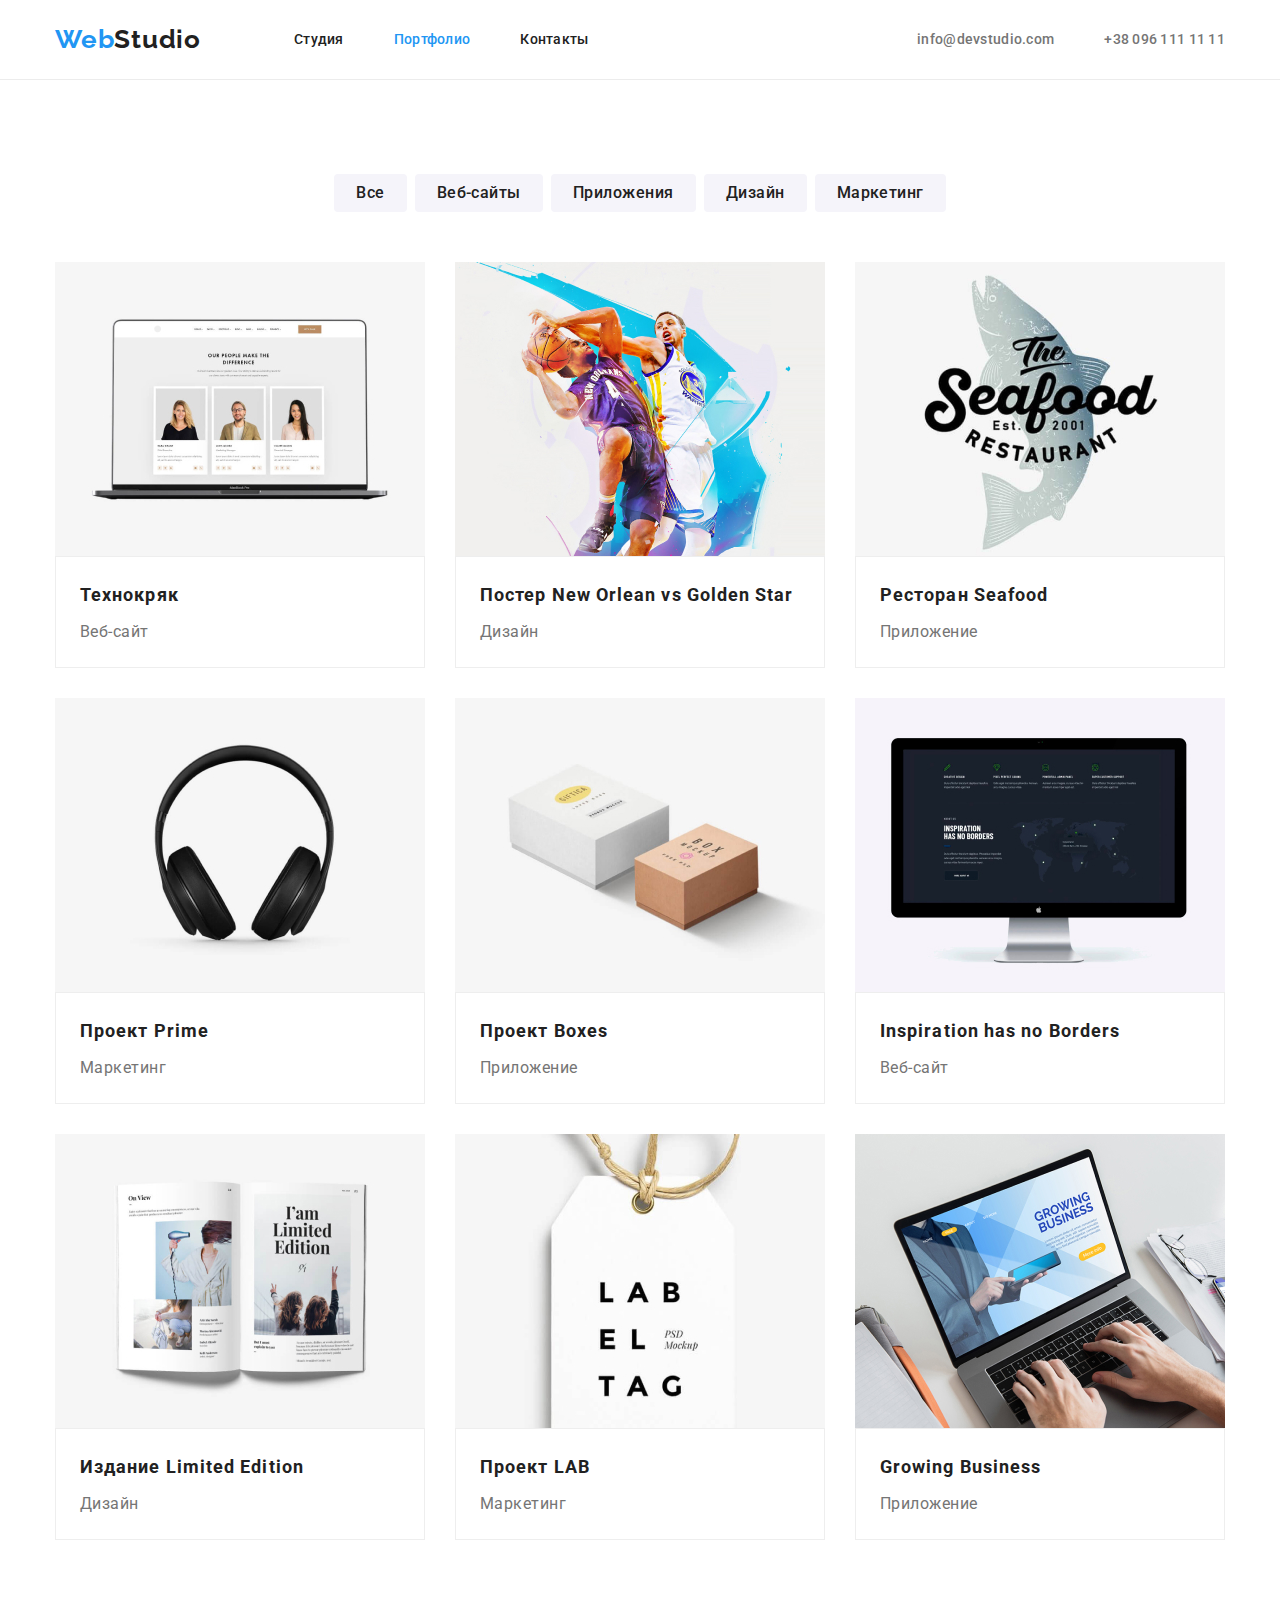
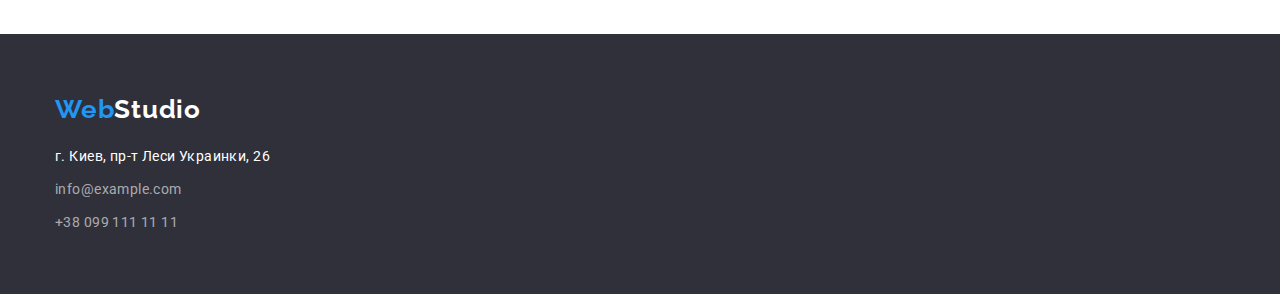
==== portfolio.html @ 5466ff2d "залил предыдущую дз" ====
<!DOCTYPE html>
<html lang="ru">

<head>
    <meta charset="UTF-8">
    <meta name="viewport" content="width=device-width, initial-scale=1.0">
    <title>WebStudio</title>
    <link rel="preconnect" href="https://fonts.gstatic.com">
    <link
        href="https://fonts.googleapis.com/css2?family=Raleway:wght@700&family=Roboto:wght@400;500;700;900&display=swap"
        rel="stylesheet">
    <link rel="stylesheet" href="./css/normalize-css.css">
    <link rel="stylesheet" href="./css/styles.css">
</head>

<body>
    <!-- Хэддер -->
    <header class="header">
        <div class="page-header container">
            <nav class="nav-list">
                <ul class="nav-list-items">
                    <a class="logo" href="./index.html"><span class="logo-web">Web</span><span class="logo-studio">Studio</span></a>
                    <li><a class="nav-list-link" href="./index.html">Студия</a></li>
                    <li><a class="nav-list-link current" href="./portfolio.html">Портфолио</a></li>
                    <li><a class="nav-list-link" href="#">Контакты</a></li>
                </ul>
            </nav>
            <address class="header-address-link">
                <ul class="header-address">
                    <li><a class="header-address-mail" href="mailto:info@devstudio.com">info@devstudio.com</a></li>
                    <li><a class="header-address-tel" href="tel:+380961111111">+38 096 111 11 11</a></li>
                </ul>
            </address>
        </div>
    </header>
    <!-- Мэйн -->
    <main>
        <section class="portfolio">
<div class="container">
    <h1 class="visually-hidden">Логический H1</h1>
    <ul class=elements>
        <li><button class="button-elements">Все</button></li>
        <li><button class="button-elements">Веб-сайты</button></li>
        <li><button class="button-elements">Приложения</button></li>
        <li><button class="button-elements">Дизайн</button></li>
        <li><button class="button-elements">Маркетинг</button></li>
    </ul>
    <ul class="grid">
        <li class="grid-item">
            <a href="#">
                <img src="./images/portfolio/technokryak.jpg" alt="Технокряк">
                <div class="text-wrapper">
                    <h2 class="grid-item-title">Технокряк</h2>
                    <p class="grid-item-desc">Веб-сайт</p>
                </div>
            </a>
        </li>
        <li class="grid-item">
            <a href="#">
                <img src="./images/portfolio/new-orlean-vs-golden-star.jpg"
                    alt="Постер New Orlean vs Golden Star">
                <div class="text-wrapper">
                    <h2 class="grid-item-title">Постер New Orlean vs Golden Star</h2>
                    <p class="grid-item-desc">Дизайн</p>
                </div>
            </a>
        </li>
        <li class="grid-item">
            <a href="#">
                <img src="./images/portfolio/seafood.jpg" alt="Ресторан Seafood">
                <div class="text-wrapper">
                    <h2 class="grid-item-title">Ресторан Seafood</h2>
                    <p class="grid-item-desc">Приложение</p>
                </div>
            </a>
        </li>
        <li class="grid-item">
            <a href="#">
                <img src="./images/portfolio/Prime.jpg" alt="Проект Prime">
                <div class="text-wrapper">
                    <h2 class="grid-item-title">Проект Prime</h2>
                    <p class="grid-item-desc">Маркетинг</p>
                </div>
            </a>
        </li>
        <li class="grid-item">
            <a href="#">
                <img src="./images/portfolio/Boxes.jpg" alt="Проект Boxes">
                <div class="text-wrapper">
                    <h2 class="grid-item-title">Проект Boxes</h2>
                    <p class="grid-item-desc">Приложение</p>
                </div>
            </a>
        </li>
        <li class="grid-item">
            <a href="#">
                <img src="./images/portfolio/inspiration-has-no-borders.jpg" alt="Inspiration has no Borders">
                <div class="text-wrapper">
                    <h2 class="grid-item-title">Inspiration has no Borders</h2>
                    <p class="grid-item-desc">Веб-сайт</p>
                </div>
            </a>
        </li>
        <li class="grid-item">
            <a href="#">
                <img src="./images/portfolio/limited-edition.jpg" alt="Издание Limited Edition">
                <div class="text-wrapper">
                    <h2 class="grid-item-title">Издание Limited Edition</h2>
                    <p class="grid-item-desc">Дизайн</p>
                </div>
            </a>
        </li>
        <li class="grid-item">
            <a href="#">
                <img src="./images/portfolio/lab.jpg" alt="Проект LAB">
                <div class="text-wrapper">
                    <h2 class="grid-item-title">Проект LAB</h2>
                    <p class="grid-item-desc">Маркетинг</p>
                </div>
            </a>
        </li>
        <li class="grid-item">
            <a href="#">
                <img src="./images/portfolio/growing-business.jpg" alt="Growing Business">
                <div class="text-wrapper">
                    <h2 class="grid-item-title">Growing Business</h2>
                    <p class="grid-item-desc">Приложение</p>
                </div>
            </a>
        </li>
    </ul>
</div>
        </section>


    </main>



    <footer class="footer">
        <div class="container">
            <a href="./index.html" class="footer-logo">
                <span class="logo-web">Web</span><span class="logo-studio reverse">Studio</span>
            </a>
            <address class="footer-address">
                <ul class="footer-address-links">
                    <li><a href="https://goo.gl/maps/YreS3gh4uBGcfshq7" target="_blank" class="footer-address-map">г.
                            Киев, пр-т Леси Украинки, 26</a></li>
                    <li><a href="mailto:info@example.com" class="footer-address-mail">info@example.com</a></li>
                    <li><a href="tel:+380991111111" class="footer-address-tel">+38 099 111 11 11</a></li>
                </ul>
            </address>
        </div>
    </footer>
</body>

</html>
---- css/styles.css ----
/*
color: var(--accent-color) ----- accent
color: var(--primary-color) ----- primary
color: var(--secondary-color) ----- secondary
color: #2196f3; ----- active
*/

:root {
  --accent-color: #212121;
  --primary-color: #757575;
  --secondary-color: #ffffff;
  --active-color: #2196f3;

  --primary-font: Roboto, sans-serif;
  --secondary-font: Raleway, sans-serif;
}
img {
  display: block;
}
h1,
h2,
h3,
h4,
h5,
h6,
p {
  margin: 0;
}

button {
  cursor: pointer;
  border: 0px;
}

.container {
width: 1200px;
margin-left: auto;
margin-right: auto;
padding-left: 15px;
padding-right: 15px;
}

.visually-hidden {
  position: absolute;
  width: 1px;
  height: 1px;
  margin: -1px;
  border: 0;
  padding: 0;
  white-space: nowrap;
  clip-path: inset(100%);
  clip: rect(0 0 0 0);
  overflow: hidden;
}

a {
  text-decoration: none;
}
ul,
ol {
  list-style-type: none;
  padding-inline-start: 0px;
  margin: 0px;
}

.nav-list-link.current {
  font-family: var(--primary-font);
  font-style: normal;
  font-weight: 500;
  font-size: 14px;
  line-height: 1.14;
  letter-spacing: 0.02em;
  color: var(--active-color);
}

.nav-list-link:hover,
.header-address-mail:hover,
.header-address-tel:hover,
.nav-list-link:focus,
.header-address-mail:focus,
.header-address-tel:focus {
  color: var(--active-color);
}

.button-elements:hover 
.button-elements:focus  {
  background-color: var(--active-color);
  color: var(--secondary-color);
}


/* ============== COMPONENTS ==============*/
.logo-web,
.logo-studio {
  font-family: var(--secondary-font);
  font-style: normal;
  font-weight: 700;
  font-size: 26px;
  line-height: 1.19;
  letter-spacing: 0.03em;
}
.logo-web {
  color: var(--active-color);
}
.logo-studio {
  color: var(--accent-color);
}
.logo-studio.reverse {
  color: var(--secondary-color);
  
}

/* ============== END COMPONENTS ==============*/

/* ============== HEADER ==============*/
.header {
  display: flex;
  height: 80px;
  align-items: baseline;
  border-bottom: 1px solid #ECECEC;
}

header .container {
  display: flex;
  justify-content: space-between;
}

header a {
  display: inline-block;
  padding: 32px 0px;
}

.page-header {
  display: flex;
}

.logo {
  display: flex;
  margin-right: 93px;
  padding-top: 24px;
  padding-bottom: 25px;
}

.nav-list-items {
  display: flex;
  align-items: center;
}

.header-address-link {
  margin-left: auto;
}
.header-address {
  display: flex;
  align-items: center;
}

.nav-list-items li:not(:last-child),
.header-address li:not(:last-child) {
  margin-right: 50px;
}


.nav-list-link {
  font-family: var(--primary-font);
  font-style: normal;
  font-weight: 500;
  font-size: 14px;
  line-height: 1.14;
  letter-spacing: 0.02em;
  color: var(--accent-color);
}

.header-address-mail,
.header-address-tel {
  font-family: var(--primary-font);
  font-style: normal;
  font-weight: 500;
  font-size: 14px;
  line-height: 1.14;
  letter-spacing: 0.02em;
  color: var(--primary-color);
}

/* ============== END HEADER ==============*/

/* ============== HERO ==============*/
.hero {
  background-color: #2F303A;
  padding-top: 200px;
  padding-bottom: 200px;
}
.hero .container {
  flex-direction: column;
}
.hero-title {
  font-family: var(--primary-font);
  font-style: normal;
  font-weight: 900;
  font-size: 44px;
  line-height: 1.36;
  text-align: center;
  letter-spacing: 0.06em;
  text-transform: uppercase;
  color: var(--secondary-color);
  width: 700px;
  margin: 0 auto;
}
.hero-button {
  display: block;
  margin: 0 auto;
  margin-top: 40px;
  font-family: var(--primary-font);
  font-style: normal;
  font-weight: bold;
  font-size: 16px;
  line-height: 1.87;
  letter-spacing: 0.06em;
  background-color: var(--active-color);
  color: var(--secondary-color);
  height: 50px;
  width: 200px;
  border-radius: 4px;
}

/* ============== FEATURE-LIST ==============*/
.feautures-list {
  padding-top: 94px;
  padding-bottom: 94px;
}

.feautures-list-item {
  font-family: var(--primary-font);
  font-style: normal;
  font-weight: bold;
  font-size: 14px;
  line-height: 1.14;
  letter-spacing: 0.03em;
  text-transform: uppercase;
  color: var(--accent-color);
  margin-bottom: 10px;
}
.feautures-list-desc {
  font-family: var(--primary-font);
  font-style: normal;
  font-weight: normal;
  font-size: 14px;
  line-height: 1.71;
  letter-spacing: 0.03em;
  color: var(--primary-color);
}

.card-list {
  display: flex;
  flex-wrap: wrap;
}

.feature-card {
  width: 270px;
}
.card-list li:not(:last-child) {
  margin-right: 30px;
}
/* ============== END FEATURE-LIST ==============*/

/* ============== WHAT WE DO ==============*/
.what-we-do {
  padding-top: 0px;
  padding-bottom: 94px;
}


.what-we-do-title {
  font-family: var(--primary-font);
  font-style: normal;
  font-weight: bold;
  font-size: 36px;
  line-height: 1.17;
  text-align: center;
  letter-spacing: 0.03em;
  color: var(--accent-color);
  margin: 0 auto;
  margin-bottom: 50px;
  justify-content: center;
}

.what-we-do-list {
  display: flex;
  flex-wrap: wrap;
  margin-top: 0px;
  margin-bottom: 0px;
}

.what-we-do-list li:not(:last-child) {
  margin-right: 30px;
}
/* ============== END WHAT WE DO ==============*/

/* ============== OUR TEAM ==============*/
.our-team {
  background-color: #F5F4FA;
  padding-top: 94px;
  padding-bottom: 94px;

}

.our-team-title {
  font-family: var(--primary-font);
  font-style: normal;
  font-weight: bold;
  font-size: 36px;
  line-height: 1.17;
  text-align: center;
  letter-spacing: 0.03em;
  color: var(--accent-color);
  margin-bottom: 50px;
}
.our-team-mates-people {
  font-family: var(--primary-font);
  font-style: normal;
  font-weight: 500;
  font-size: 16px;
  line-height: 1.46;
  text-align: center;
  letter-spacing: 0.03em;
  color: var(--accent-color);
}
.our-team-mates-role {
  font-family: var(--primary-font);
  font-style: normal;
  font-weight: normal;
  font-size: 16px;
  line-height: 1.46;
  text-align: center;
  letter-spacing: 0.03em;
  color: var(--primary-color);
}

.team-cards {
  width: 270px;
  display: flex;
}
.team-cards li:not(:last-child) {
  margin-right: 30px;
}

.our-team-mates {
  background-color: var(--secondary-color);
}

.our-team-mates h3 {
  margin-top: 30px;
  margin-bottom: 10px;
}

.our-team-mates p {
  margin-bottom: 30px;
}

section.our-team {

}
/* ============== END OUR TEAM ==== ==========*/

/* ============== FOOTER ==============*/
.footer {
  background-color: #2F303A;
}

.footer .container {
  padding-top: 60px;
  padding-bottom: 60px;
}

.footer-address-map {
  font-family: var(--primary-font);
  font-style: normal;
  font-weight: normal;
  font-size: 14px;
  line-height: 1.71;
  letter-spacing: 0.03em;
  color: var(--secondary-color);
}
.footer-address-tel,
.footer-address-mail {
  font-family: var(--primary-font);
  font-style: normal;
  font-weight: normal;
  font-size: 14px;
  line-height: 1.71;
  letter-spacing: 0.03em;
  color: rgba(255, 255, 255, 0.6);
}

.footer-logo {
  display: block;
  margin-bottom: 20px;
}

.footer-address-links li:not(:last-child) {
  margin-bottom: 9px;
}

/* ============== END FOOTER ==============*/



/* ============== PORFOLIO ==============*/
main .portfolio {
  padding-top: 94px;
  padding-bottom: 94px;
}


/* ============== END PORFOLIO ==============*/

/* ============== PORFOLIO BUTTONS ==============*/
.elements .button-elements {
  font-family: var(--primary-font);
  font-style: normal;
  font-weight: 500;
  font-size: 16px;
  line-height: 1.62;
  text-align: center;
  letter-spacing: 0.03em;
  color: var(--accent-color);
  background-color: #F5F4FA;
  height: 38px;
  padding-left: 22px;
  padding-right: 22px;
  border-radius: 4px;
}



.elements {
  display: flex;
  justify-content: center;
  margin-bottom: 50px;
}

.elements li:not(:last-child) {
  margin-right: 8px;
}
/* ============== END PORFOLIO BUTTONS ==============*/

/* ============== PORFOLIO GRID ==============*/
.grid-item-title {
  font-family: var(--primary-font);
  font-style: normal;
  font-weight: bold;
  font-size: 18px;
  line-height: 2;
  letter-spacing: 0.06em;

  color: var(--accent-color);
}

.grid-item-desc {
  font-family: var(--primary-font);
  font-style: normal;
  font-weight: normal;
  font-size: 16px;
  line-height: 1.87;
  letter-spacing: 0.03em;

  color: var(--primary-color);
}

.grid {
  display: flex;
  flex-wrap:  wrap;
  justify-content: center;
}

.grid-item {
  width: 370px;
  margin-bottom: 30px ;
  flex-wrap: wrap;
}

.grid-item-title {
  margin-top: 20px;
  margin-bottom: 4px;
  margin-left: 24px;
}
.grid-item-desc {
  margin-bottom: 20px;
  margin-left: 24px;
}
.grid-item:not(:nth-child(3n)) {
  margin-right: 30px;
}

.grid-item:nth-last-child(-n+3) {
  margin-bottom: 0px;
}

.text-wrapper {
  border: solid #eeeeee 1px;
}
/* ============== END PORFOLIO GRID ==============*/
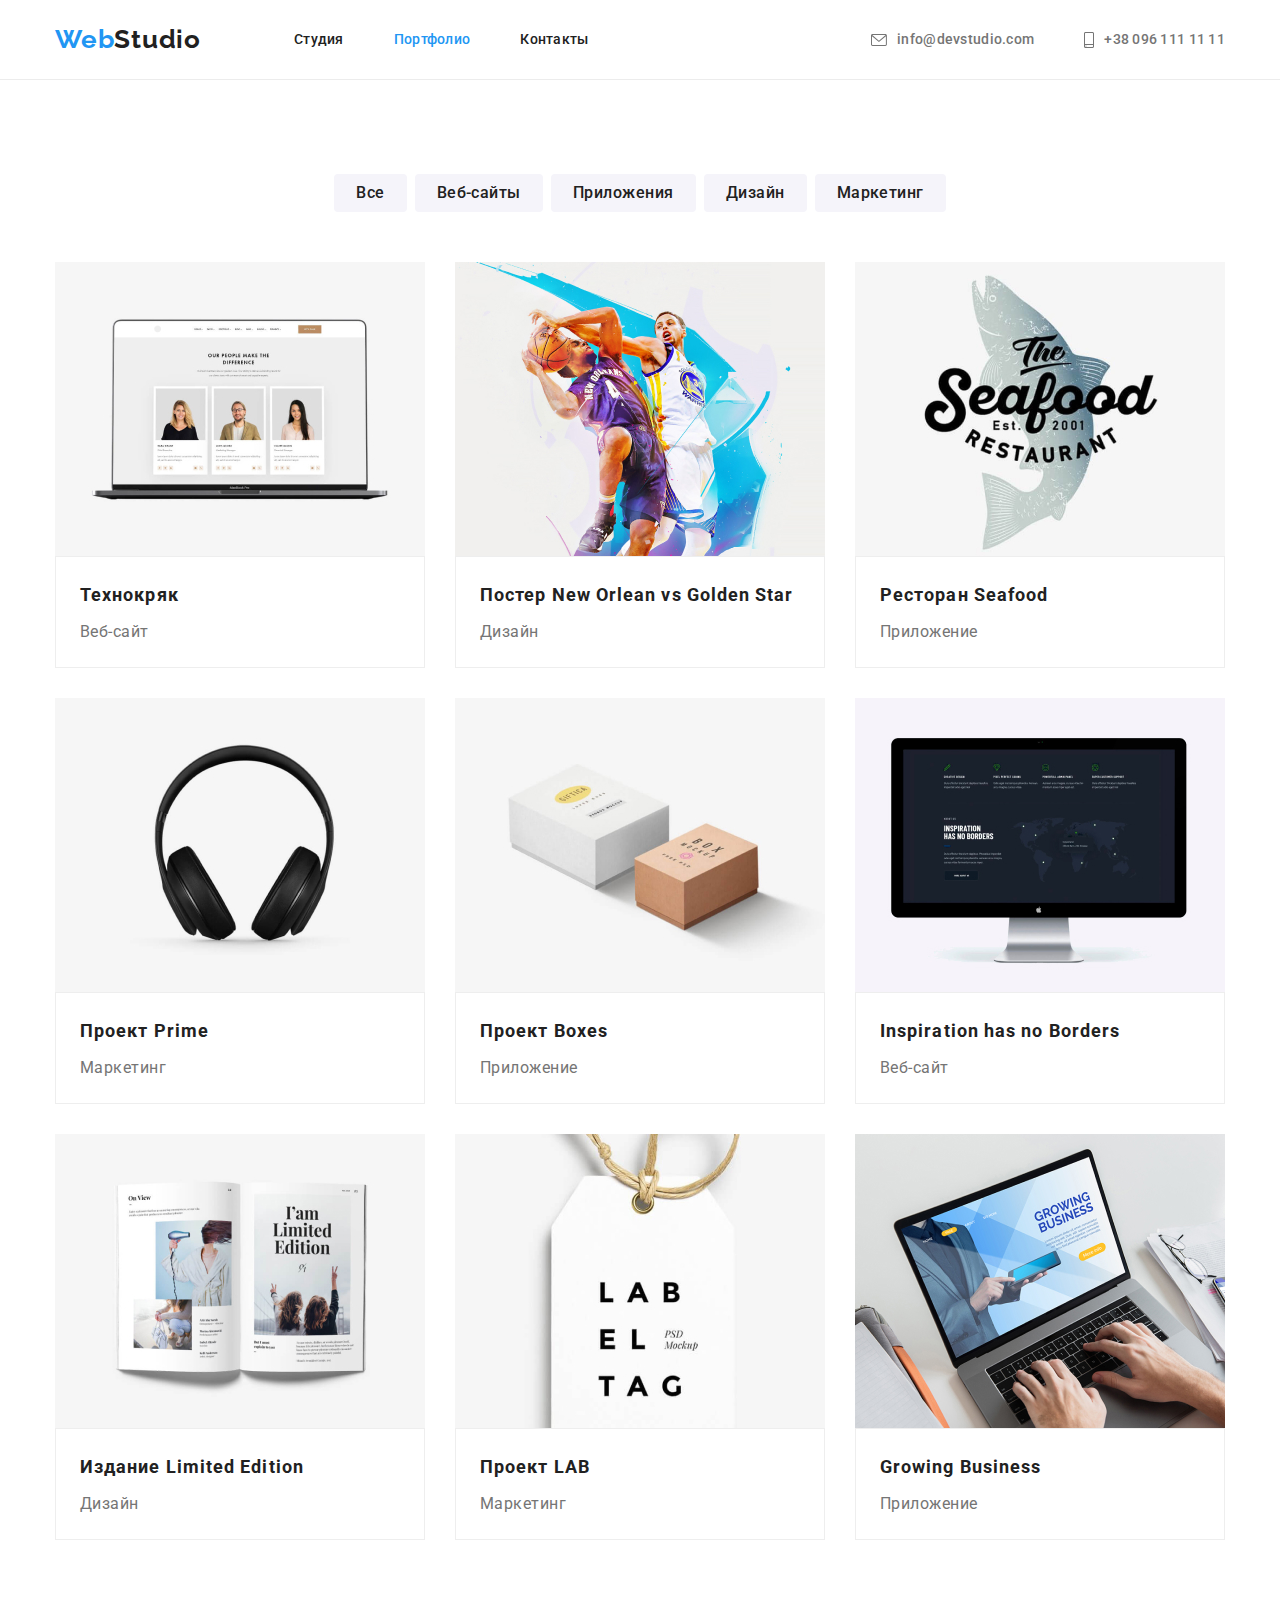
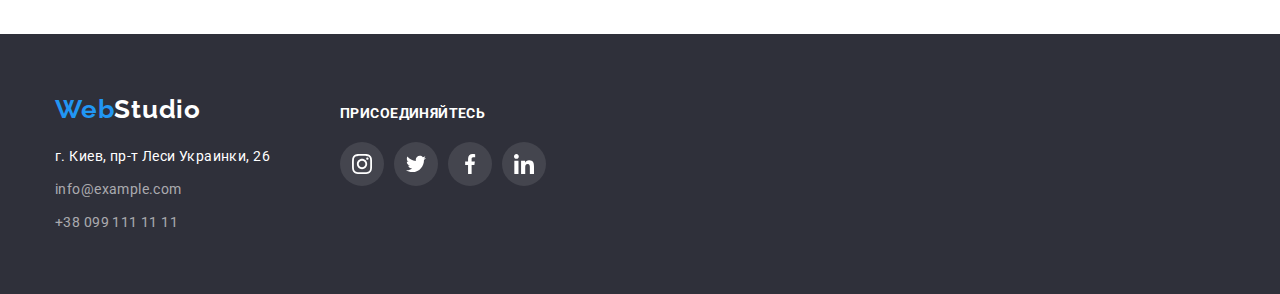
==== commit 6f5c4b78: "сделал половину работы + выписал все проблемы" ====
--- a/portfolio.html
+++ b/portfolio.html
@@ -27,8 +27,8 @@
             </nav>
             <address class="header-address-link">
                 <ul class="header-address">
-                    <li><a class="header-address-mail" href="mailto:info@devstudio.com">info@devstudio.com</a></li>
-                    <li><a class="header-address-tel" href="tel:+380961111111">+38 096 111 11 11</a></li>
+                    <li><a class="header-address-mail" href="mailto:info@devstudio.com"><svg class="svg-mail"><use href="../images/sprite.svg#mail"></use></svg>info@devstudio.com</a></li>
+                    <li><a class="header-address-tel" href="tel:+380961111111"><svg class="svg-tel"><use href="../images/sprite.svg#smartphone"></use></svg>+38 096 111 11 11</a></li>
                 </ul>
             </address>
         </div>
@@ -139,17 +139,36 @@
 
     <footer class="footer">
         <div class="container">
-            <a href="./index.html" class="footer-logo">
-                <span class="logo-web">Web</span><span class="logo-studio reverse">Studio</span>
-            </a>
-            <address class="footer-address">
-                <ul class="footer-address-links">
-                    <li><a href="https://goo.gl/maps/YreS3gh4uBGcfshq7" target="_blank" class="footer-address-map">г.
-                            Киев, пр-т Леси Украинки, 26</a></li>
-                    <li><a href="mailto:info@example.com" class="footer-address-mail">info@example.com</a></li>
-                    <li><a href="tel:+380991111111" class="footer-address-tel">+38 099 111 11 11</a></li>
+            <div class="footer-address-div">
+                <a href="./index.html" class="footer-logo">
+                    <span class="logo-web">Web</span><span class="logo-studio reverse">Studio</span>
+                </a>
+                <address class="footer-address">
+                    <ul class="footer-address-links">
+                        <li><a href="https://goo.gl/maps/YreS3gh4uBGcfshq7" target="_blank" class="footer-address-map">г.
+                                Киев, пр-т Леси Украинки, 26</a></li>
+                        <li><a href="mailto:info@example.com" class="footer-address-mail">info@example.com</a></li>
+                        <li><a href="tel:+380991111111" class="footer-address-tel">+38 099 111 11 11</a></li>
+                    </ul>
+                </address>
+            </div>
+            <div class="join-us">
+                <p class="join-title">присоединяйтесь</p>
+                <ul class="join-socials">
+                    <li><a class="join-social-links" href=""><svg class="svg-instagram">
+                        <use href="../images/sprite.svg#instagram"></use>
+                    </svg></a></li>
+                    <li><a class="join-social-links" href=""><svg class="svg-twitter">
+                        <use href="../images/sprite.svg#twitter"></use>
+                    </svg></a></li>
+                    <li><a class="join-social-links" href=""><svg class="svg-facebook">
+                        <use href="../images/sprite.svg#facebook"></use>
+                    </svg></a></li>
+                    <li><a class="join-social-links" href=""><svg class="svg-linkedin">
+                        <use href="../images/sprite.svg#linkedin"></use>
+                    </svg></a></li>
                 </ul>
-            </address>
+            </div>
         </div>
     </footer>
 </body>
--- a/css/styles.css
+++ b/css/styles.css
@@ -33,11 +33,11 @@
 }
 
 .container {
-width: 1200px;
-margin-left: auto;
-margin-right: auto;
-padding-left: 15px;
-padding-right: 15px;
+  width: 1200px;
+  margin-left: auto;
+  margin-right: auto;
+  padding-left: 15px;
+  padding-right: 15px;
 }
 
 .visually-hidden {
@@ -82,13 +82,12 @@
   color: var(--active-color);
 }
 
-.button-elements:hover 
-.button-elements:focus  {
-  background-color: var(--active-color);
-  color: var(--secondary-color);
-}
-
-
+.svg-mail {
+  width: 16px;
+  height: 12px;
+  fill: currentColor;
+  margin-right: 10px;
+}
 /* ============== COMPONENTS ==============*/
 .logo-web,
 .logo-studio {
@@ -107,7 +106,6 @@
 }
 .logo-studio.reverse {
   color: var(--secondary-color);
-  
 }
 
 /* ============== END COMPONENTS ==============*/
@@ -117,7 +115,7 @@
   display: flex;
   height: 80px;
   align-items: baseline;
-  border-bottom: 1px solid #ECECEC;
+  border-bottom: 1px solid #ececec;
 }
 
 header .container {
@@ -159,7 +157,6 @@
   margin-right: 50px;
 }
 
-
 .nav-list-link {
   font-family: var(--primary-font);
   font-style: normal;
@@ -181,11 +178,42 @@
   color: var(--primary-color);
 }
 
+.svg-mail {
+  content: "";
+  display: block;
+  width: 16px;
+  height: 12px;
+  margin-right: 10px;
+  fill: currentColor;
+}
+
+.svg-tel {
+  content: "";
+  display: block;
+  width: 10px;
+  height: 16px;
+  margin-right: 10px;
+  fill: currentColor;
+}
+
+.header-address-mail,
+.header-address-tel {
+  display: flex;
+  align-items: center;
+}
+
 /* ============== END HEADER ==============*/
 
 /* ============== HERO ==============*/
 .hero {
-  background-color: #2F303A;
+  background-color: #2f303a;
+  background-image: linear-gradient(
+      rgba(47, 48, 58, 0.4),
+      rgba(47, 48, 58, 0.4)
+    ),
+    url(../images/hero-bg.jpg);
+  background-repeat: no-repeat;
+  background-size: cover;
   padding-top: 200px;
   padding-bottom: 200px;
 }
@@ -221,7 +249,10 @@
   width: 200px;
   border-radius: 4px;
 }
-
+.hero-button:hover,
+.hero-button:focus {
+  background-color: #188ce8;
+}
 /* ============== FEATURE-LIST ==============*/
 .feautures-list {
   padding-top: 94px;
@@ -260,6 +291,24 @@
 .card-list li:not(:last-child) {
   margin-right: 30px;
 }
+
+.card-cover {
+  height: 120px;
+  width: 270px;
+  background-color: #f5f4fa;
+  margin-bottom: 30px;
+  border-radius: 4px;
+  display: flex;
+  align-items: center;
+  justify-content: center;
+}
+
+.svg-features {
+  width: 70px;
+  height: 70px;
+}
+
+.
 /* ============== END FEATURE-LIST ==============*/
 
 /* ============== WHAT WE DO ==============*/
@@ -268,7 +317,6 @@
   padding-bottom: 94px;
 }
 
-
 .what-we-do-title {
   font-family: var(--primary-font);
   font-style: normal;
@@ -297,10 +345,9 @@
 
 /* ============== OUR TEAM ==============*/
 .our-team {
-  background-color: #F5F4FA;
+  background-color: #f5f4fa;
   padding-top: 94px;
   padding-bottom: 94px;
-
 }
 
 .our-team-title {
@@ -345,6 +392,9 @@
 
 .our-team-mates {
   background-color: var(--secondary-color);
+  border-radius: 0px 0px 4px 4px;
+  box-shadow: 0px 1px 3px rgba(0, 0, 0, 0.12), 0px 1px 1px rgba(0, 0, 0, 0.14),
+    0px 2px 1px rgba(0, 0, 0, 0.2);
 }
 
 .our-team-mates h3 {
@@ -352,18 +402,53 @@
   margin-bottom: 10px;
 }
 
-.our-team-mates p {
+.team-socials a {
+  display: block;
+  margin: 0px;
+  padding: 0px;
+}
+
+.team-socials {
+  display: flex;
+  justify-content: space-between;
+  margin-top: 16px;
   margin-bottom: 30px;
-}
-
-section.our-team {
-
+  margin-left: 32px;
+  margin-right: 32px;
+}
+
+.team-socials li:not(:last-child) {
+  margin-right: 10px;
+}
+
+.social-links svg {
+  width: 20px;
+  height: 20px;
+  fill: #afb1b8;
+}
+
+.social-links:hover,
+.social-links:focus {
+  fill: var(--secondary-color);
+  background-color: var(--active-color);
+}
+
+.team-socials li a {
+  display: flex;
+  justify-content: center;
+  align-items: center;
+}
+
+.social-links {
+  width: 44px;
+  height: 44px;
+  border-radius: 50%;
 }
 /* ============== END OUR TEAM ==== ==========*/
 
 /* ============== FOOTER ==============*/
 .footer {
-  background-color: #2F303A;
+  background-color: #2f303a;
 }
 
 .footer .container {
@@ -400,9 +485,72 @@
   margin-bottom: 9px;
 }
 
+.footer-address-div {
+  display: block;
+}
+
+.join-us {
+  display: block;
+  width: 206px;
+  margin-left: 70px;
+}
+
+.join-title {
+  font-family: var(--primary-font);
+  font-style: normal;
+  font-weight: 700;
+  color: var(--secondary-color);
+  font-size: 14px;
+  line-height: 1.14;
+  letter-spacing: 0.03em;
+  text-transform: uppercase;
+  margin-bottom: 20px;
+}
+
+.join-socials {
+  display: flex;
+}
+
+.join-socials li:not(:last-child) {
+  margin-right: 10px;
+}
+
+.join-socials-links {
+  display: flex;
+  justify-content: space-between;
+}
+
+.join-social-links svg {
+  width: 20px;
+  height: 20px;
+  fill: var(--secondary-color);
+}
+
+.join-social-links:hover,
+.join-social-links:focus {
+  fill: var(--secondary-color);
+  background-color: var(--active-color);
+}
+
+.join-socials li a {
+  display: flex;
+  justify-content: center;
+  align-items: center;
+}
+
+.join-social-links {
+  width: 44px;
+  height: 44px;
+  border-radius: 50%;
+  background-color: rgba(255, 255, 255, 0.1);
+}
+
+.footer .container {
+  display: flex;
+  align-items: baseline;
+}
+
 /* ============== END FOOTER ==============*/
-
-
 
 /* ============== PORFOLIO ==============*/
 main .portfolio {
@@ -410,7 +558,6 @@
   padding-bottom: 94px;
 }
 
-
 /* ============== END PORFOLIO ==============*/
 
 /* ============== PORFOLIO BUTTONS ==============*/
@@ -423,14 +570,18 @@
   text-align: center;
   letter-spacing: 0.03em;
   color: var(--accent-color);
-  background-color: #F5F4FA;
+  background-color: #f5f4fa;
   height: 38px;
   padding-left: 22px;
   padding-right: 22px;
   border-radius: 4px;
 }
 
-
+.button-elements:hover,
+.button-elements:focus {
+  background-color: var(--active-color);
+  color: var(--secondary-color);
+}
 
 .elements {
   display: flex;
@@ -468,14 +619,15 @@
 
 .grid {
   display: flex;
-  flex-wrap:  wrap;
+  flex-wrap: wrap;
   justify-content: center;
 }
 
 .grid-item {
   width: 370px;
-  margin-bottom: 30px ;
+  margin-bottom: 30px;
   flex-wrap: wrap;
+  box-sizing: border-box;
 }
 
 .grid-item-title {
@@ -491,11 +643,17 @@
   margin-right: 30px;
 }
 
-.grid-item:nth-last-child(-n+3) {
+.grid-item:nth-last-child(-n + 3) {
   margin-bottom: 0px;
 }
 
 .text-wrapper {
   border: solid #eeeeee 1px;
 }
-/* ============== END PORFOLIO GRID ==============*/+
+.grid-item:hover,
+.grid-item:focus {
+  box-shadow: 0px 1px 1px rgba(0, 0, 0, 0.12), 0px 4px 4px rgba(0, 0, 0, 0.06), 1px 4px 6px rgba(0, 0, 0, 0.16);
+
+}
+/* ============== END PORFOLIO GRID ==============*/
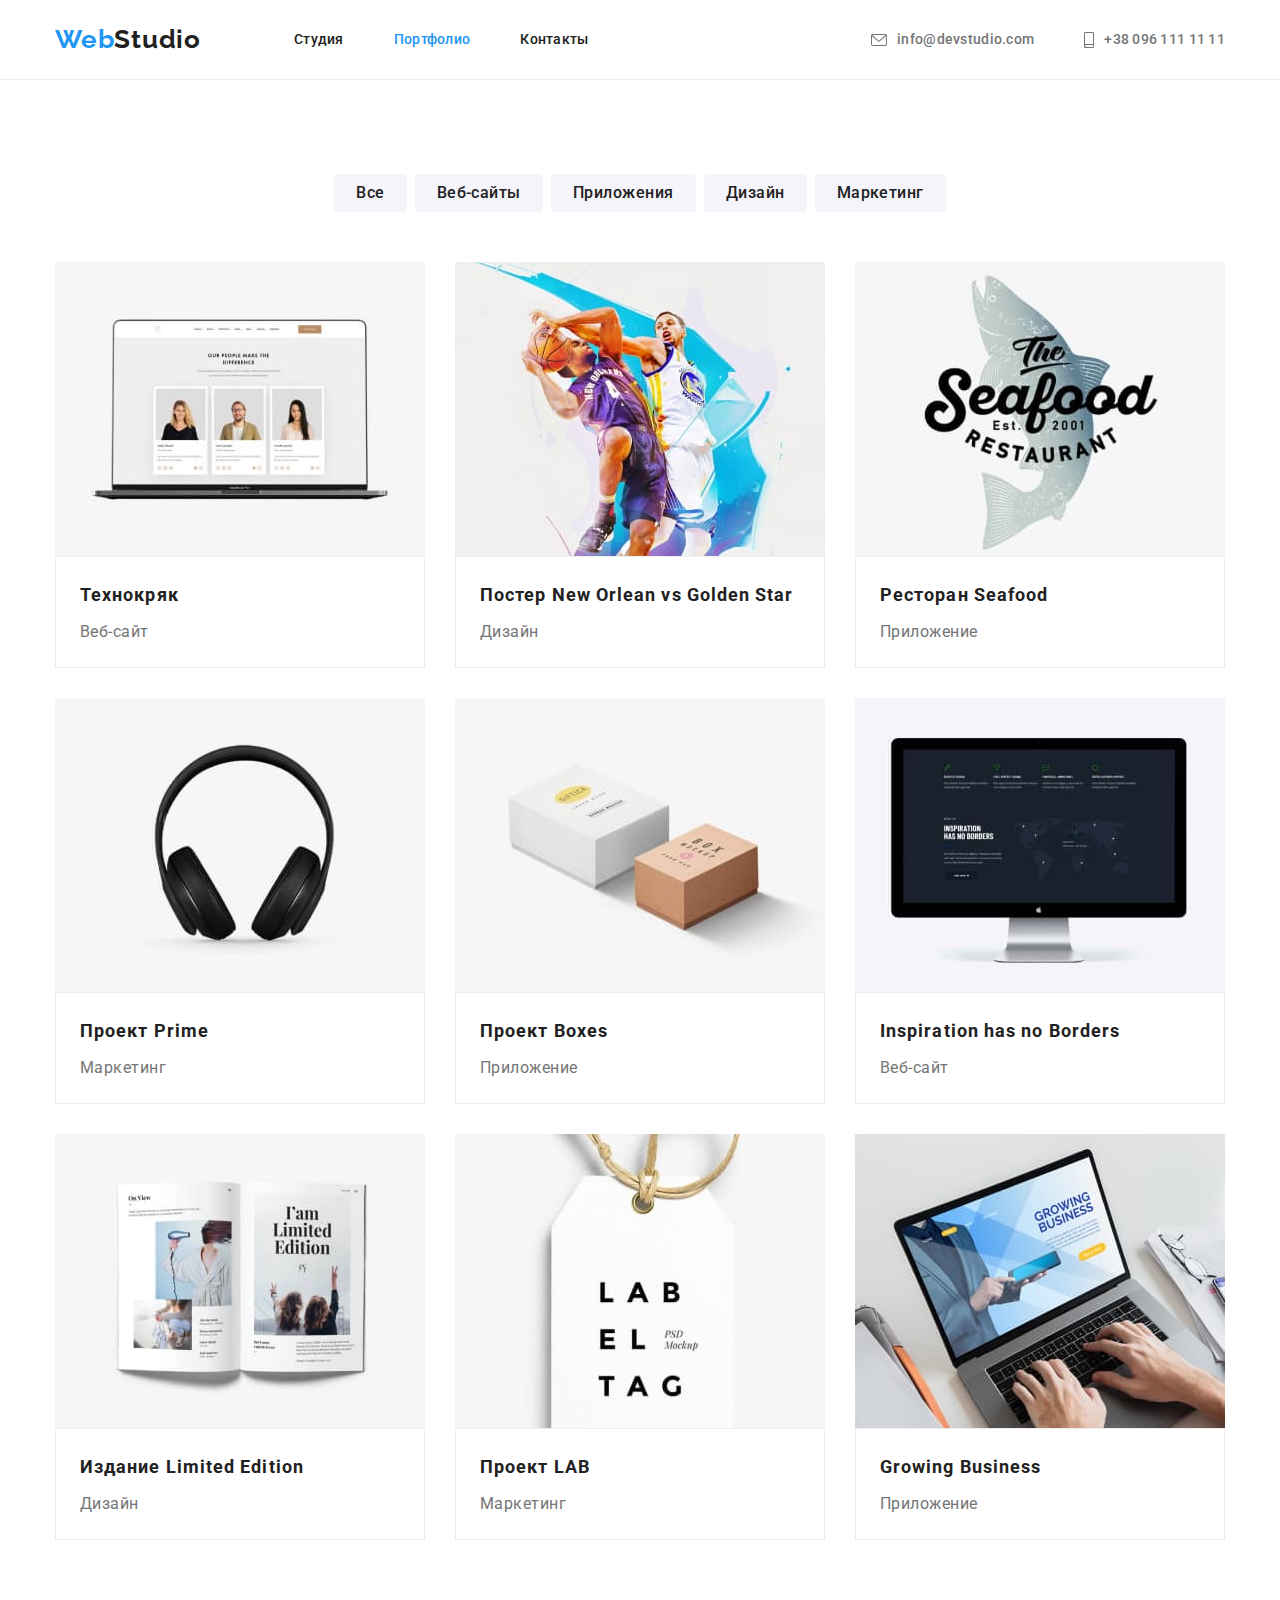
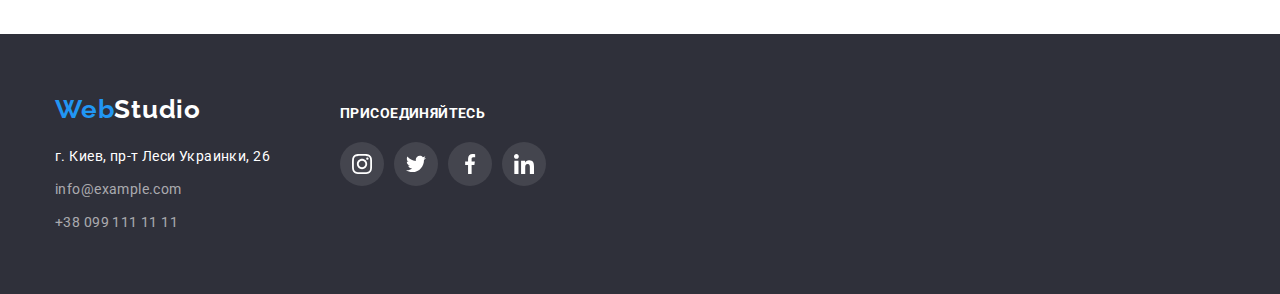
==== commit be8a49d9: "оптимизировал фотки" ====
--- a/portfolio.html
+++ b/portfolio.html
@@ -27,8 +27,8 @@
             </nav>
             <address class="header-address-link">
                 <ul class="header-address">
-                    <li><a class="header-address-mail" href="mailto:info@devstudio.com"><svg class="svg-mail"><use href="../images/sprite.svg#mail"></use></svg>info@devstudio.com</a></li>
-                    <li><a class="header-address-tel" href="tel:+380961111111"><svg class="svg-tel"><use href="../images/sprite.svg#smartphone"></use></svg>+38 096 111 11 11</a></li>
+                    <li><a class="header-address-mail" href="mailto:info@devstudio.com"><svg class="svg-mail"><use href="./images/sprite.svg#mail"></use></svg>info@devstudio.com</a></li>
+                    <li><a class="header-address-tel" href="tel:+380961111111"><svg class="svg-tel"><use href="./images/sprite.svg#smartphone"></use></svg>+38 096 111 11 11</a></li>
                 </ul>
             </address>
         </div>
@@ -132,7 +132,6 @@
 </div>
         </section>
 
-
     </main>
 
 
@@ -145,7 +144,7 @@
                 </a>
                 <address class="footer-address">
                     <ul class="footer-address-links">
-                        <li><a href="https://goo.gl/maps/YreS3gh4uBGcfshq7" target="_blank" class="footer-address-map">г.
+                        <li><a href="https://goo.gl/maps/YreS3gh4uBGcfshq7" target="_blank" class="footer-address-map" rel="noopener" rel="noreferrer">г.
                                 Киев, пр-т Леси Украинки, 26</a></li>
                         <li><a href="mailto:info@example.com" class="footer-address-mail">info@example.com</a></li>
                         <li><a href="tel:+380991111111" class="footer-address-tel">+38 099 111 11 11</a></li>
@@ -155,17 +154,17 @@
             <div class="join-us">
                 <p class="join-title">присоединяйтесь</p>
                 <ul class="join-socials">
-                    <li><a class="join-social-links" href=""><svg class="svg-instagram">
-                        <use href="../images/sprite.svg#instagram"></use>
+                    <li><a class="join-social-links" href="#"><svg class="svg-instagram">
+                        <use href="./images/sprite.svg#instagram"></use>
                     </svg></a></li>
-                    <li><a class="join-social-links" href=""><svg class="svg-twitter">
-                        <use href="../images/sprite.svg#twitter"></use>
+                    <li><a class="join-social-links" href="#"><svg class="svg-twitter">
+                        <use href="./images/sprite.svg#twitter"></use>
                     </svg></a></li>
-                    <li><a class="join-social-links" href=""><svg class="svg-facebook">
-                        <use href="../images/sprite.svg#facebook"></use>
+                    <li><a class="join-social-links" href="#"><svg class="svg-facebook">
+                        <use href="./images/sprite.svg#facebook"></use>
                     </svg></a></li>
-                    <li><a class="join-social-links" href=""><svg class="svg-linkedin">
-                        <use href="../images/sprite.svg#linkedin"></use>
+                    <li><a class="join-social-links" href="#"><svg class="svg-linkedin">
+                        <use href="./images/sprite.svg#linkedin"></use>
                     </svg></a></li>
                 </ul>
             </div>
--- a/css/styles.css
+++ b/css/styles.css
@@ -1,15 +1,9 @@
-/*
-color: var(--accent-color) ----- accent
-color: var(--primary-color) ----- primary
-color: var(--secondary-color) ----- secondary
-color: #2196f3; ----- active
-*/
-
 :root {
   --accent-color: #212121;
   --primary-color: #757575;
   --secondary-color: #ffffff;
   --active-color: #2196f3;
+  --logos-color: #afb1b8;
 
   --primary-font: Roboto, sans-serif;
   --secondary-font: Raleway, sans-serif;
@@ -82,12 +76,6 @@
   color: var(--active-color);
 }
 
-.svg-mail {
-  width: 16px;
-  height: 12px;
-  fill: currentColor;
-  margin-right: 10px;
-}
 /* ============== COMPONENTS ==============*/
 .logo-web,
 .logo-studio {
@@ -112,7 +100,7 @@
 
 /* ============== HEADER ==============*/
 .header {
-  display: flex;
+  display: block;
   height: 80px;
   align-items: baseline;
   border-bottom: 1px solid #ececec;
@@ -179,7 +167,7 @@
 }
 
 .svg-mail {
-  content: "";
+  content: '';
   display: block;
   width: 16px;
   height: 12px;
@@ -188,7 +176,7 @@
 }
 
 .svg-tel {
-  content: "";
+  content: '';
   display: block;
   width: 10px;
   height: 16px;
@@ -308,7 +296,6 @@
   height: 70px;
 }
 
-.
 /* ============== END FEATURE-LIST ==============*/
 
 /* ============== WHAT WE DO ==============*/
@@ -424,13 +411,17 @@
 .social-links svg {
   width: 20px;
   height: 20px;
-  fill: #afb1b8;
+  fill: var(--logos-color);
 }
 
 .social-links:hover,
 .social-links:focus {
+  background-color: var(--active-color);
+}
+
+.social-links:hover svg,
+.social-links:focus svg {
   fill: var(--secondary-color);
-  background-color: var(--active-color);
 }
 
 .team-socials li a {
@@ -445,6 +436,56 @@
   border-radius: 50%;
 }
 /* ============== END OUR TEAM ==== ==========*/
+
+/* ============== CLIENTS ==== ==========*/
+
+.clients {
+  margin-top: 94px;
+  margin-bottom: 94px;
+}
+
+.clients-title {
+  margin-bottom: 50px;
+  color: var(--accent-color);
+  font-size: 36px;
+  font-weight: 700;
+  font-style: normal;
+  text-align: center;
+  line-height: 1.16;
+  letter-spacing: 0.03em;
+}
+
+.clients-logos {
+  display: flex;
+  justify-content: space-between;
+}
+
+.clients-div {
+  content: '';
+  background-color: transparent;
+  width: 170px;
+  height: 90px;
+  border: 1px solid var(--logos-color);
+  border-radius: 4px;
+  display: flex;
+  justify-content: center;
+  align-items: center;
+}
+
+.clients-svg {
+  fill: var(--logos-color);
+}
+
+.clients-svg:hover,
+.clients-svg:focus {
+  fill: var(--active-color);
+}
+
+.clients-div:hover,
+.clients-div:focus {
+  border: 1px solid var(--active-color);
+}
+/* ============== END CLIENTS ==== ==========*/
 
 /* ============== FOOTER ==============*/
 .footer {
@@ -653,7 +694,7 @@
 
 .grid-item:hover,
 .grid-item:focus {
-  box-shadow: 0px 1px 1px rgba(0, 0, 0, 0.12), 0px 4px 4px rgba(0, 0, 0, 0.06), 1px 4px 6px rgba(0, 0, 0, 0.16);
-
-}
-/* ============== END PORFOLIO GRID ==============*/
+  box-shadow: 0px 1px 1px rgba(0, 0, 0, 0.12), 0px 4px 4px rgba(0, 0, 0, 0.06),
+    1px 4px 6px rgba(0, 0, 0, 0.16);
+}
+/* ============== END PORFOLIO GRID ==============*/